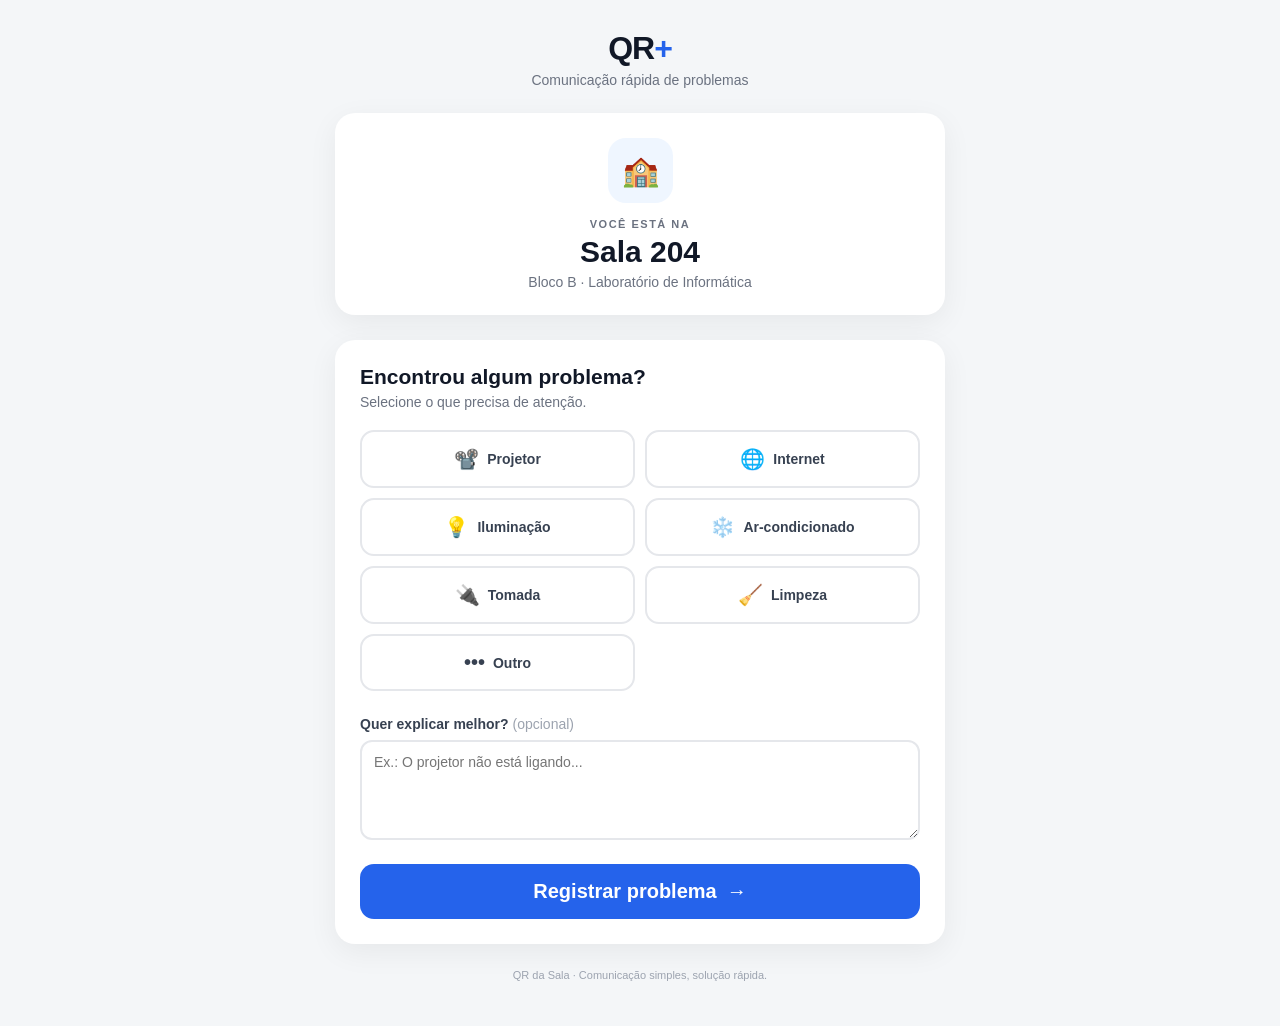
==== frontend/sala.html @ c277c632 "feat: integra formulário da sala com API" ====
<!DOCTYPE html>
<html lang="pt-BR">

<head>

    <meta charset="UTF-8">

    <meta name="viewport" content="width=device-width, initial-scale=1.0">

    <title>QR da Sala</title>

    <link rel="stylesheet" href="css/style.css">

</head>


<body>

    <main class="container">


        <!-- ==============================
             CABEÇALHO
        =============================== -->

        <header class="header">

            <div class="logo">
                QR<span>+</span>
            </div>

            <p class="subtitle">
                Comunicação rápida de problemas
            </p>

        </header>


        <!-- ==============================
             INFORMAÇÕES DA SALA
        =============================== -->

        <section class="room-card">

            <div class="room-icon">
                🏫
            </div>

            <p class="room-label">
                VOCÊ ESTÁ NA
            </p>

            <!--
                O JavaScript poderá alterar
                o nome da sala futuramente.
            -->
            <h1 id="room-name">
                Sala 204
            </h1>

            <p
                class="room-location"
                id="room-location"
            >
                Bloco B · Laboratório de Informática
            </p>

        </section>


        <!-- ==============================
             FORMULÁRIO
        =============================== -->

        <section class="problem-section">

            <h2>
                Encontrou algum problema?
            </h2>

            <p class="instruction">
                Selecione o que precisa de atenção.
            </p>


            <!--
                Todas as opções possuem:
                
                data-categoria

                Esse valor será enviado
                posteriormente para a API.
            -->

            <div class="problem-grid">


                <button
                    type="button"
                    class="problem-option"
                    data-categoria="projetor"
                >

                    <span class="problem-icon">
                        📽️
                    </span>

                    <span>
                        Projetor
                    </span>

                </button>


                <button
                    type="button"
                    class="problem-option"
                    data-categoria="internet"
                >

                    <span class="problem-icon">
                        🌐
                    </span>

                    <span>
                        Internet
                    </span>

                </button>


                <button
                    type="button"
                    class="problem-option"
                    data-categoria="iluminacao"
                >

                    <span class="problem-icon">
                        💡
                    </span>

                    <span>
                        Iluminação
                    </span>

                </button>


                <button
                    type="button"
                    class="problem-option"
                    data-categoria="ar-condicionado"
                >

                    <span class="problem-icon">
                        ❄️
                    </span>

                    <span>
                        Ar-condicionado
                    </span>

                </button>


                <button
                    type="button"
                    class="problem-option"
                    data-categoria="tomada"
                >

                    <span class="problem-icon">
                        🔌
                    </span>

                    <span>
                        Tomada
                    </span>

                </button>


                <button
                    type="button"
                    class="problem-option"
                    data-categoria="limpeza"
                >

                    <span class="problem-icon">
                        🧹
                    </span>

                    <span>
                        Limpeza
                    </span>

                </button>


                <button
                    type="button"
                    class="problem-option other-option"
                    data-categoria="outro"
                >

                    <span class="problem-icon">
                        •••
                    </span>

                    <span>
                        Outro
                    </span>

                </button>


            </div>


            <!-- ==============================
                 DESCRIÇÃO
            =============================== -->

            <div class="description-container">

                <label for="description">

                    Quer explicar melhor?

                    <span>
                        (opcional)
                    </span>

                </label>


                <textarea
                    id="description"
                    placeholder="Ex.: O projetor não está ligando..."
                    rows="4"
                ></textarea>

            </div>


            <!-- ==============================
                 BOTÃO
            =============================== -->

            <button
                type="button"
                class="submit-button"
                id="submit-button"
            >

                <span id="submit-text">
                    Registrar problema
                </span>

                <span>
                    →
                </span>

            </button>


            <!--
                Área onde vamos mostrar mensagens
                de sucesso ou erro.
            -->

            <div
                id="message"
                class="message"
            ></div>


        </section>


        <!-- ==============================
             RODAPÉ
        =============================== -->

        <footer>

            <p>
                QR da Sala · Comunicação simples, solução rápida.
            </p>

        </footer>


    </main>


    <!--
        Importamos o JavaScript no final da página.

        Isso garante que o HTML já tenha sido
        carregado quando o JavaScript executar.
    -->

    <script src="js/sala.js"></script>

</body>

</html>
---- frontend/css/style.css ----
/*
====================================================
QR DA SALA
Estilos da página de registro de problemas
====================================================
*/


/*
----------------------------------------------------
CONFIGURAÇÕES GERAIS
----------------------------------------------------
*/

* {
    /*
        Faz com que padding e border
        não aumentem o tamanho dos elementos.
    */
    box-sizing: border-box;

    margin: 0;
    padding: 0;
}


body {

    /*
        Fonte padrão do sistema.
        Assim não precisamos instalar nenhuma fonte.
    */
    font-family:
        -apple-system,
        BlinkMacSystemFont,
        "Segoe UI",
        sans-serif;

    background: #f4f6f8;

    color: #1f2937;

    min-height: 100vh;
}


/*
----------------------------------------------------
CONTAINER PRINCIPAL
----------------------------------------------------
*/

.container {

    /*
        Impede que o conteúdo fique muito largo
        em telas grandes.
    */
    width: 100%;
    max-width: 650px;

    margin: 0 auto;

    padding: 30px 20px 20px;
}


/*
----------------------------------------------------
CABEÇALHO
----------------------------------------------------
*/

.header {

    text-align: center;

    margin-bottom: 25px;
}


.logo {

    font-size: 32px;

    font-weight: 800;

    letter-spacing: -1px;

    color: #111827;
}


.logo span {

    color: #2563eb;
}


.subtitle {

    margin-top: 5px;

    color: #6b7280;

    font-size: 14px;
}


/*
----------------------------------------------------
CARD DA SALA
----------------------------------------------------
*/

.room-card {

    background: white;

    border-radius: 20px;

    padding: 25px;

    text-align: center;

    /*
        Sombra suave para dar profundidade.
    */
    box-shadow:
        0 8px 30px rgba(0, 0, 0, 0.06);

    margin-bottom: 25px;
}


.room-icon {

    width: 65px;
    height: 65px;

    margin: 0 auto 15px;

    display: flex;

    align-items: center;
    justify-content: center;

    background: #eff6ff;

    border-radius: 18px;

    font-size: 30px;
}


.room-label {

    font-size: 11px;

    font-weight: 700;

    letter-spacing: 1.5px;

    color: #6b7280;

    margin-bottom: 5px;
}


.room-card h1 {

    font-size: 30px;

    color: #111827;

    margin-bottom: 5px;
}


.room-location {

    color: #6b7280;

    font-size: 14px;
}


/*
----------------------------------------------------
SEÇÃO DE PROBLEMAS
----------------------------------------------------
*/

.problem-section {

    background: white;

    border-radius: 20px;

    padding: 25px;

    box-shadow:
        0 8px 30px rgba(0, 0, 0, 0.06);
}


.problem-section h2 {

    font-size: 21px;

    color: #111827;

    margin-bottom: 5px;
}


.instruction {

    color: #6b7280;

    font-size: 14px;

    margin-bottom: 20px;
}


/*
----------------------------------------------------
GRID DOS PROBLEMAS
----------------------------------------------------
*/

.problem-grid {

    display: grid;

    /*
        Duas colunas no celular.
    */
    grid-template-columns: repeat(2, 1fr);

    gap: 10px;

    margin-bottom: 25px;
}


.problem-option {

    border: 2px solid #e5e7eb;

    background: white;

    border-radius: 14px;

    padding: 15px 10px;

    cursor: pointer;

    /*
        Transição suave quando o usuário interagir.
    */
    transition:
        border-color 0.2s,
        background 0.2s,
        transform 0.2s;

    color: #374151;

    font-size: 14px;

    font-weight: 600;

    display: flex;

    align-items: center;

    justify-content: center;

    gap: 8px;
}


/*
    Efeito ao passar o mouse.
*/

.problem-option:hover {

    border-color: #2563eb;

    background: #eff6ff;

    transform: translateY(-2px);
}


/*
    Ícone de cada problema.
*/

.problem-icon {

    font-size: 20px;
}


/*
----------------------------------------------------
CAMPO DE DESCRIÇÃO
----------------------------------------------------
*/

.description-container {

    margin-bottom: 20px;
}


.description-container label {

    display: block;

    font-size: 14px;

    font-weight: 600;

    color: #374151;

    margin-bottom: 8px;
}


.description-container label span {

    font-weight: 400;

    color: #9ca3af;
}


textarea {

    width: 100%;

    resize: vertical;

    min-height: 100px;

    border: 2px solid #e5e7eb;

    border-radius: 12px;

    padding: 12px;

    font-family: inherit;

    font-size: 14px;

    outline: none;

    transition: border-color 0.2s;
}


/*
    Quando o usuário clicar no campo.
*/

textarea:focus {

    border-color: #2563eb;
}


/*
----------------------------------------------------
BOTÃO DE ENVIO
----------------------------------------------------
*/

.submit-button {

    width: 100%;

    border: none;

    border-radius: 14px;

    padding: 16px;

    background: #2563eb;

    color: white;

    font-size: 16px;

    font-weight: 700;

    cursor: pointer;

    display: flex;

    align-items: center;

    justify-content: center;

    gap: 10px;

    transition:
        background 0.2s,
        transform 0.2s;
}


.submit-button:hover {

    background: #1d4ed8;

    transform: translateY(-1px);
}


.submit-button span {

    font-size: 20px;
}


/*
----------------------------------------------------
RODAPÉ
----------------------------------------------------
*/

footer {

    text-align: center;

    padding: 25px 10px;

    color: #9ca3af;

    font-size: 11px;
}


/*
----------------------------------------------------
RESPONSIVIDADE
----------------------------------------------------
*/

/*
    Em telas muito pequenas,
    reduzimos um pouco o espaçamento.
*/

@media (max-width: 400px) {

    .container {

        padding: 20px 12px;
    }


    .room-card,
    .problem-section {

        padding: 20px;
    }


    .problem-grid {

        gap: 8px;
    }


    .problem-option {

        padding: 13px 5px;

        font-size: 13px;
    }

}
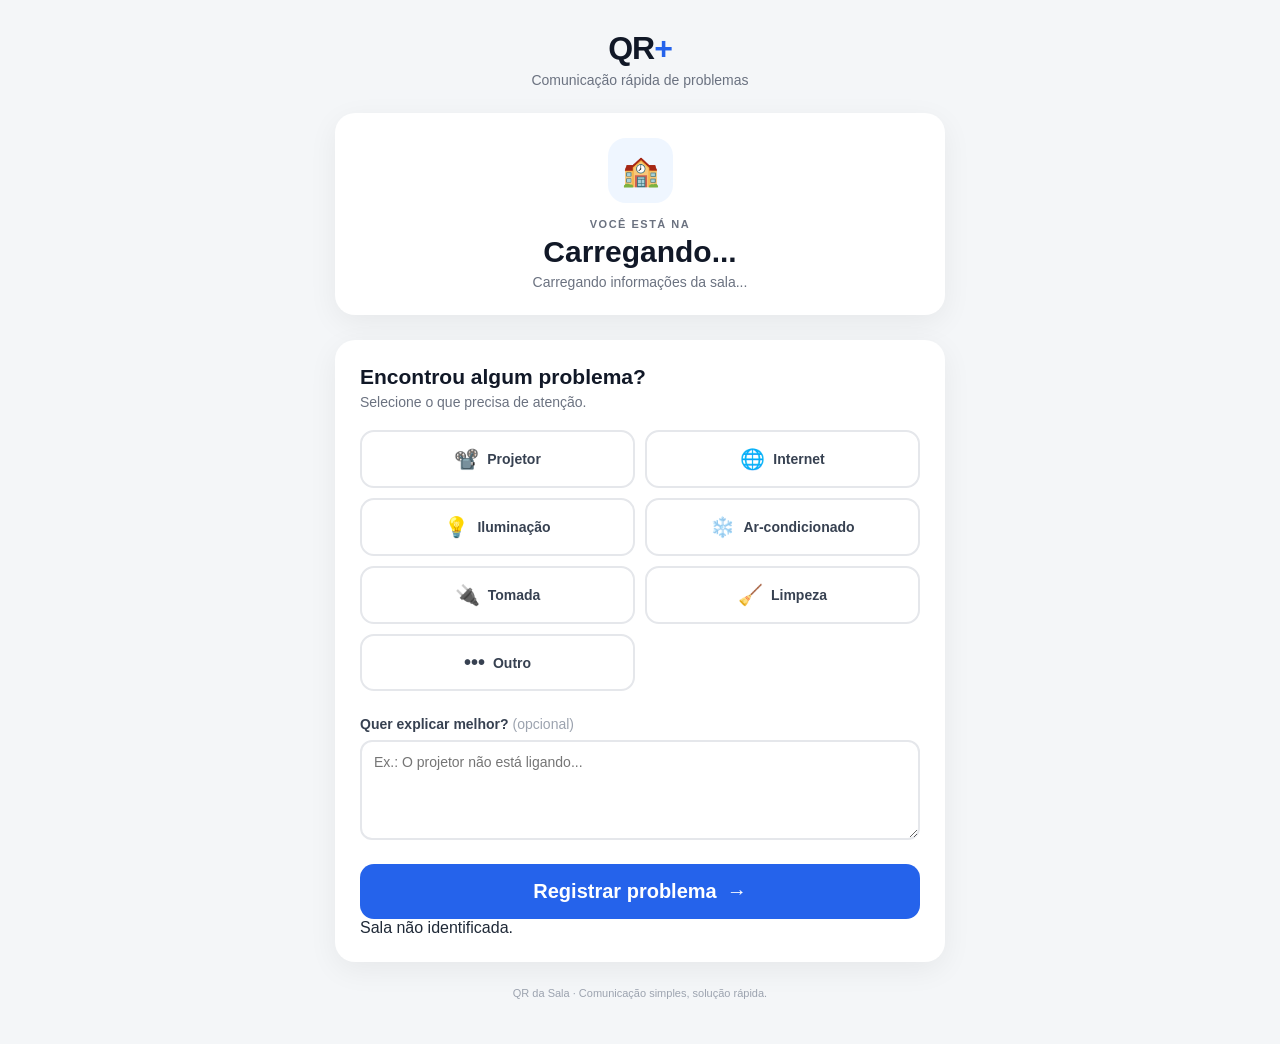
==== commit 0cca6c20: "feat: identifica sala pela URL" ====
--- a/frontend/sala.html
+++ b/frontend/sala.html
@@ -51,25 +51,26 @@
             </p>
 
             <!--
-                O JavaScript poderá alterar
-                o nome da sala futuramente.
+                O JavaScript vai preencher
+                essas informações através da API.
             -->
+
             <h1 id="room-name">
-                Sala 204
+                Carregando...
             </h1>
 
             <p
                 class="room-location"
                 id="room-location"
             >
-                Bloco B · Laboratório de Informática
+                Carregando informações da sala...
             </p>
 
         </section>
 
 
         <!-- ==============================
-             FORMULÁRIO
+             FORMULÁRIO DE PROBLEMA
         =============================== -->
 
         <section class="problem-section">
@@ -84,12 +85,12 @@
 
 
             <!--
-                Todas as opções possuem:
-                
+                Cada botão possui uma categoria.
+
+                O JavaScript identifica qual opção
+                foi selecionada através de:
+
                 data-categoria
-
-                Esse valor será enviado
-                posteriormente para a API.
             -->
 
             <div class="problem-grid">
@@ -244,7 +245,7 @@
 
 
             <!-- ==============================
-                 BOTÃO
+                 ENVIO
             =============================== -->
 
             <button
@@ -265,8 +266,7 @@
 
 
             <!--
-                Área onde vamos mostrar mensagens
-                de sucesso ou erro.
+                Mensagens de sucesso ou erro
             -->
 
             <div
@@ -294,12 +294,7 @@
     </main>
 
 
-    <!--
-        Importamos o JavaScript no final da página.
-
-        Isso garante que o HTML já tenha sido
-        carregado quando o JavaScript executar.
-    -->
+    <!-- JavaScript da página -->
 
     <script src="js/sala.js"></script>
 
